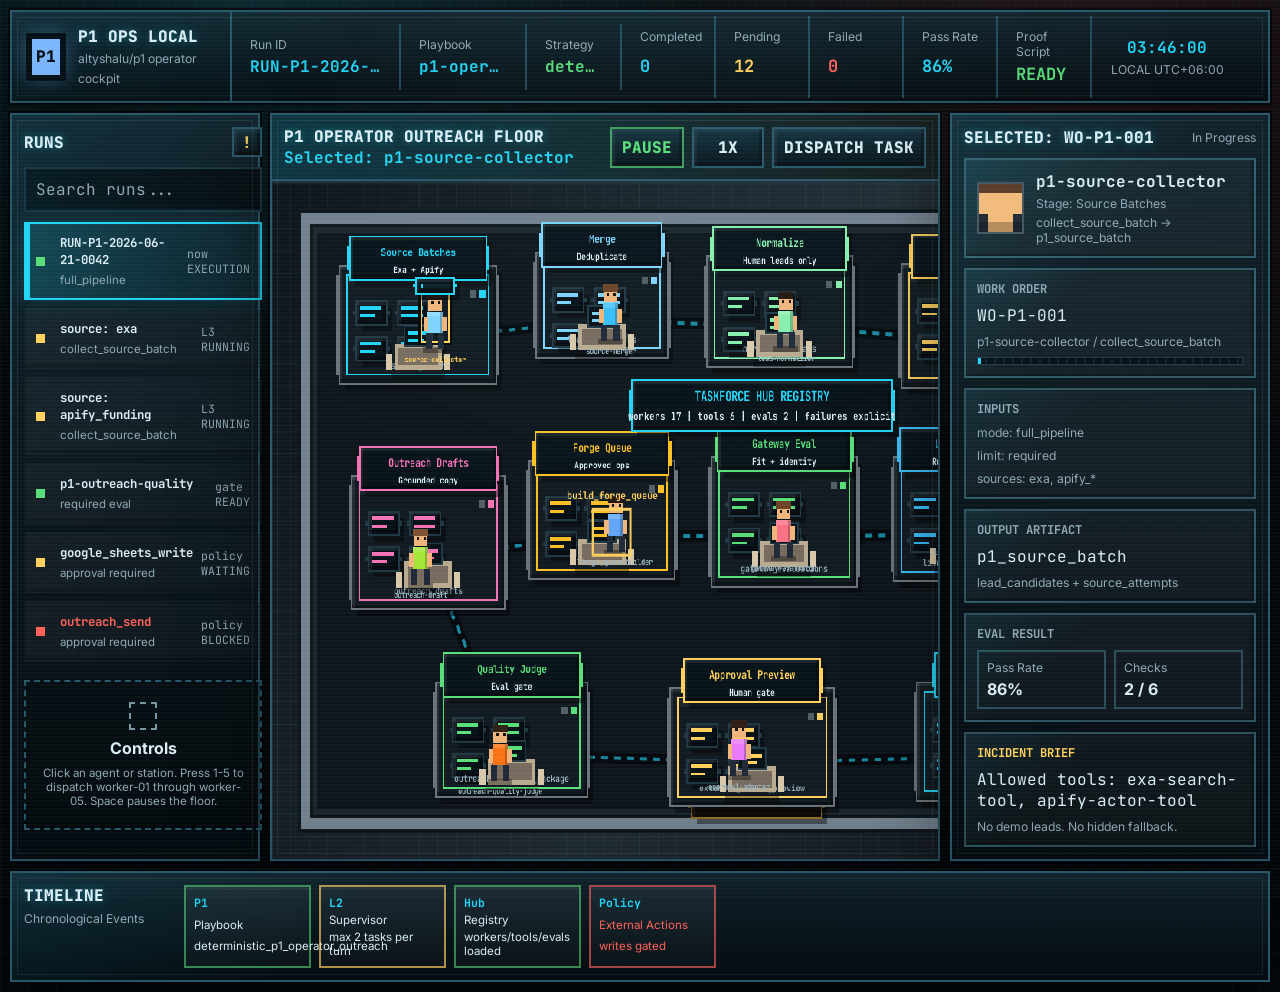
==== p1-ops-office-game.html @ 33024b0f "deploy P1 agent office demo" ====
<!doctype html>
<html lang="en">
  <head>
    <meta charset="utf-8" />
    <meta name="viewport" content="width=device-width, initial-scale=1" />
    <title>P1 Ops Local - 2D Office Game</title>
    <link rel="preconnect" href="https://fonts.googleapis.com" />
    <link rel="preconnect" href="https://fonts.gstatic.com" crossorigin />
    <link
      href="https://fonts.googleapis.com/css2?family=JetBrains+Mono:wght@500;700;800&family=Inter:wght@500;700;800&display=swap"
      rel="stylesheet"
    />
    <link rel="stylesheet" href="styles/p1-ops-office-game.css" />
  </head>
  <body>
    <main class="ops-shell">
      <header class="topbar" aria-label="Run status">
        <section class="brand">
          <div class="gear-mark" aria-hidden="true">P1</div>
          <div>
            <p>P1 Ops Local</p>
            <span>altyshalu/p1 operator cockpit</span>
          </div>
        </section>
        <section class="run-meta">
          <div><span>Run ID</span><strong>RUN-P1-2026-06-21-0042</strong></div>
          <div><span>Playbook</span><strong>p1-operator-outreach</strong></div>
          <div><span>Strategy</span><strong class="good">deterministic</strong></div>
        </section>
        <section class="metric-row" aria-label="Run metrics">
          <div><span>Completed</span><strong id="completedCount">24</strong></div>
          <div><span>Pending</span><strong id="pendingCount">9</strong></div>
          <div><span>Failed</span><strong id="failedCount">2</strong></div>
          <div><span>Pass Rate</span><strong id="passRate">78.6%</strong></div>
          <div><span>Proof Script</span><strong class="good">READY</strong></div>
        </section>
        <section class="clock">
          <strong id="opsClock">10:42:18</strong>
          <span>LOCAL UTC+06:00</span>
        </section>
      </header>

      <section class="workbench">
        <aside class="runs-panel" aria-label="Runs">
          <div class="panel-title">
            <strong>Runs</strong>
            <button id="newIncidentButton" type="button" title="Inject incident">!</button>
          </div>
          <input class="search" value="Search runs..." aria-label="Search runs" readonly />
          <div class="run-list" id="runList"></div>
          <div class="hint-card">
            <span class="target-box"></span>
            <strong>Controls</strong>
            <p>Click an agent or station. Press 1-5 to dispatch worker-01 through worker-05. Space pauses the floor.</p>
          </div>
        </aside>

        <section class="floor-wrap" aria-label="P1 operations floor game">
          <div class="game-toolbar">
            <div>
              <p>P1 Operator Outreach Floor</p>
              <strong id="selectedLabel">Selected: p1-source-collector</strong>
            </div>
            <div class="toolbar-actions">
              <button class="tool active" id="pauseButton" type="button">Pause</button>
              <button class="tool" id="speedButton" type="button">1x</button>
              <button class="tool warn" id="assignButton" type="button">Dispatch Task</button>
            </div>
          </div>
          <canvas id="opsCanvas" width="1280" height="720" aria-label="Animated office with working agents"></canvas>
        </section>

        <aside class="details-panel" aria-label="Selected work order">
          <div class="panel-title">
            <strong id="selectedTitle">Selected: WO-00124</strong>
            <span id="selectedState">In Progress</span>
          </div>
          <section class="agent-card">
            <div class="portrait" id="agentPortrait"></div>
            <div>
              <strong id="agentName">p1-source-collector</strong>
              <span id="agentDesk">Stage: Source Batches</span>
              <span id="agentTask">collect_source_batch</span>
            </div>
          </section>
          <section class="data-card">
            <h2>Work Order</h2>
            <p id="workOrderId">WO-00124</p>
            <span id="workOrderText">Outreach - Initial Contact</span>
            <div class="progress-track"><i id="workProgress"></i></div>
          </section>
          <section class="data-card files">
            <h2>Inputs</h2>
            <span>mode: full_pipeline</span>
            <span>limit: required</span>
            <span>sources: exa, apify_*</span>
          </section>
          <section class="data-card output">
            <h2>Output Artifact</h2>
            <p id="artifactName">draft_outreach_email.md</p>
            <span id="artifactSize">412 B generated</span>
          </section>
          <section class="data-card result">
            <h2>Eval Result</h2>
            <div class="result-grid">
              <div><span>Pass Rate</span><strong id="evalRate">66.7%</strong></div>
              <div><span>Checks</span><strong id="evalChecks">4 / 6</strong></div>
            </div>
          </section>
          <section class="data-card incident">
            <h2>Incident Brief</h2>
            <p id="incidentText">Missing credentials, tools, inputs, or permissions fail explicitly.</p>
            <span>No demo leads. No hidden fallback.</span>
          </section>
        </aside>
      </section>

      <footer class="timeline" aria-label="Chronological events">
        <div class="timeline-head">
          <strong>Timeline</strong>
          <span>Chronological Events</span>
        </div>
        <div class="event-row" id="eventRow"></div>
      </footer>
    </main>

    <script src="scripts/p1-ops-office-game.js"></script>
  </body>
</html>
---- styles/p1-ops-office-game.css ----
:root {
  color-scheme: dark;
  --bg: #05090c;
  --panel: #071219;
  --panel-2: #0b1a22;
  --panel-3: #10222b;
  --line: #28576a;
  --line-soft: rgba(117, 214, 239, 0.28);
  --text: #d9edf4;
  --muted: #8fa8b4;
  --cyan: #22d4f5;
  --green: #58de78;
  --amber: #ffd15c;
  --red: #ff615a;
  --violet: #a78bfa;
  --black: #020507;
  --shadow: 0 0 0 2px #020507, 0 18px 70px rgba(0, 0, 0, 0.52);
}

* {
  box-sizing: border-box;
}

body {
  margin: 0;
  min-height: 100vh;
  overflow-x: hidden;
  background:
    linear-gradient(rgba(34, 212, 245, 0.04) 1px, transparent 1px),
    linear-gradient(90deg, rgba(34, 212, 245, 0.04) 1px, transparent 1px),
    radial-gradient(circle at 20% 0%, rgba(34, 212, 245, 0.16), transparent 28rem),
    radial-gradient(circle at 86% 8%, rgba(255, 97, 90, 0.14), transparent 27rem),
    var(--bg);
  background-size: 28px 28px, 28px 28px, auto, auto, auto;
  color: var(--text);
  font-family: Inter, system-ui, sans-serif;
}

body::before {
  content: "";
  position: fixed;
  inset: 0;
  z-index: 10;
  pointer-events: none;
  background:
    linear-gradient(rgba(255, 255, 255, 0.035) 50%, rgba(0, 0, 0, 0.1) 50%),
    radial-gradient(circle at 50% 0%, rgba(120, 230, 255, 0.08), transparent 34rem);
  background-size: 100% 4px, auto;
  mix-blend-mode: screen;
  opacity: 0.55;
}

button,
input {
  font: inherit;
}

button {
  cursor: pointer;
}

.ops-shell {
  display: grid;
  grid-template-rows: auto minmax(0, 1fr) auto;
  gap: 10px;
  min-height: 100vh;
  padding: 10px;
}

.topbar,
.runs-panel,
.floor-wrap,
.details-panel,
.timeline {
  position: relative;
  border: 2px solid var(--line);
  border-radius: 0;
  background:
    linear-gradient(135deg, rgba(34, 212, 245, 0.08), transparent 28%),
    linear-gradient(180deg, rgba(16, 34, 43, 0.96), rgba(4, 12, 17, 0.96));
  box-shadow: var(--shadow);
  image-rendering: pixelated;
}

.topbar::after,
.floor-wrap::after,
.details-panel::after,
.runs-panel::after,
.timeline::after {
  content: "";
  position: absolute;
  inset: 5px;
  pointer-events: none;
  border: 1px solid rgba(217, 237, 244, 0.08);
}

.topbar {
  display: grid;
  grid-template-columns: 220px minmax(390px, 0.92fr) minmax(470px, 1fr) 150px;
  align-items: center;
  min-height: 82px;
  overflow: hidden;
}

.brand,
.run-meta,
.metric-row,
.clock {
  min-width: 0;
}

.brand {
  display: flex;
  gap: 12px;
  align-items: center;
  padding: 14px;
  border-right: 2px solid var(--line);
}

.gear-mark {
  display: grid;
  place-items: center;
  width: 48px;
  height: 48px;
  border: 0;
  background:
    linear-gradient(90deg, transparent 0 8px, #7bb7ff 8px 40px, transparent 40px),
    linear-gradient(transparent 0 8px, #7bb7ff 8px 40px, transparent 40px),
    #061017;
  color: #061017;
  font-family: "JetBrains Mono", monospace;
  font-weight: 800;
  box-shadow: inset 0 0 0 6px #061017, inset 0 0 0 10px #7bb7ff, 0 0 18px rgba(123, 183, 255, 0.32);
}

.brand p,
.game-toolbar p,
.timeline-head strong,
.panel-title strong {
  margin: 0;
  font-family: "JetBrains Mono", monospace;
  font-weight: 800;
  letter-spacing: 0;
  text-transform: uppercase;
  text-shadow: 0 0 10px rgba(34, 212, 245, 0.42);
}

.brand span,
.clock span,
.run-meta span,
.metric-row span,
.timeline-head span,
.details-panel span,
.data-card h2 {
  color: var(--muted);
  font-size: 0.76rem;
}

.run-meta,
.metric-row {
  display: grid;
  grid-template-columns: 1.45fr 1.08fr 0.82fr;
}

.metric-row {
  grid-template-columns: repeat(5, minmax(86px, 1fr));
}

.run-meta > div,
.metric-row > div,
.clock {
  display: grid;
  gap: 4px;
  padding: 13px 18px;
  border-right: 2px solid rgba(40, 87, 106, 0.78);
}

.metric-row strong,
.run-meta strong,
.clock strong {
  color: var(--cyan);
  font-family: "JetBrains Mono", monospace;
  overflow: hidden;
  text-overflow: ellipsis;
  white-space: nowrap;
}

.metric-row strong {
  font-size: 1.06rem;
}

.metric-row div:nth-child(2) strong,
.incident h2,
.warn {
  color: var(--amber);
}

.metric-row div:nth-child(3) strong,
.failed {
  color: var(--red);
}

.good {
  color: var(--green) !important;
}

.clock {
  border-right: 0;
  text-align: center;
}

.workbench {
  display: grid;
  grid-template-columns: 250px minmax(560px, 1fr) 320px;
  gap: 10px;
  min-height: 0;
}

.runs-panel,
.details-panel {
  display: grid;
  align-content: start;
  gap: 10px;
  padding: 12px;
}

.panel-title {
  display: flex;
  align-items: center;
  justify-content: space-between;
  gap: 10px;
}

.panel-title button,
.tool {
  border: 2px solid var(--line);
  border-radius: 0;
  background:
    linear-gradient(180deg, #12303b, #071219);
  color: var(--text);
  box-shadow: inset -3px -3px 0 rgba(0, 0, 0, 0.34), inset 3px 3px 0 rgba(255, 255, 255, 0.055);
  font-family: "JetBrains Mono", monospace;
  font-weight: 800;
  text-transform: uppercase;
}

.panel-title button:hover,
.tool:hover {
  border-color: var(--cyan);
  color: white;
}

.panel-title button {
  width: 30px;
  height: 30px;
  color: var(--amber);
  font-weight: 800;
}

.search {
  width: 100%;
  padding: 10px;
  border: 2px solid #183744;
  border-radius: 0;
  background:
    linear-gradient(90deg, rgba(34, 212, 245, 0.08), transparent),
    #050d12;
  color: var(--muted);
  font-family: "JetBrains Mono", monospace;
}

.run-list {
  display: grid;
  gap: 8px;
}

.run-item {
  display: grid;
  grid-template-columns: 16px 1fr auto;
  gap: 8px;
  align-items: center;
  padding: 10px;
  border: 2px solid transparent;
  border-radius: 0;
  background: linear-gradient(90deg, rgba(255, 255, 255, 0.045), rgba(255, 255, 255, 0.015));
  box-shadow: inset -3px -3px 0 rgba(0, 0, 0, 0.24);
}

.run-item.active {
  border-color: var(--cyan);
  background:
    linear-gradient(90deg, rgba(34, 212, 245, 0.2), rgba(34, 212, 245, 0.04));
  box-shadow: inset 4px 0 0 var(--cyan), 0 0 18px rgba(34, 212, 245, 0.18);
}

.run-dot {
  width: 9px;
  height: 9px;
  border-radius: 0;
  background: var(--green);
}

.run-item.failed .run-dot {
  background: var(--red);
}

.run-item.pending .run-dot {
  background: var(--amber);
}

.run-item strong,
.run-item span,
.hint-card p,
.data-card p {
  margin: 0;
}

.run-item strong,
.run-item em,
.data-card p,
.agent-card strong {
  font-family: "JetBrains Mono", monospace;
  font-style: normal;
}

.run-item strong {
  display: block;
  font-size: 0.77rem;
}

.run-item span,
.run-item em,
.hint-card p {
  color: var(--muted);
  font-size: 0.72rem;
}

.hint-card {
  display: grid;
  justify-items: center;
  gap: 8px;
  margin-top: 8px;
  padding: 20px 12px;
  border: 2px dashed var(--line);
  border-radius: 0;
  background: rgba(2, 5, 7, 0.22);
  text-align: center;
}

.target-box {
  width: 28px;
  height: 28px;
  border: 2px dashed #7795a3;
  border-radius: 0;
}

.floor-wrap {
  position: relative;
  display: grid;
  grid-template-rows: auto minmax(0, 1fr);
  min-width: 0;
  overflow: auto;
}

.game-toolbar {
  display: flex;
  align-items: center;
  justify-content: space-between;
  gap: 12px;
  padding: 11px 12px;
  border-bottom: 2px solid var(--line);
  background:
    linear-gradient(90deg, rgba(34, 212, 245, 0.18), rgba(255, 209, 92, 0.06)),
    #061017;
}

.game-toolbar strong {
  color: var(--cyan);
  font-family: "JetBrains Mono", monospace;
}

.toolbar-actions {
  display: flex;
  gap: 8px;
}

.tool {
  min-width: 72px;
  padding: 8px 10px;
}

.tool.active {
  color: var(--green);
  border-color: rgba(88, 222, 120, 0.65);
}

#opsCanvas {
  display: block;
  width: max(100%, 980px);
  height: 100%;
  min-height: 580px;
  border-top: 2px solid rgba(217, 237, 244, 0.08);
  background: #111920;
  image-rendering: pixelated;
}

.agent-card,
.data-card {
  border: 2px solid var(--line-soft);
  border-radius: 0;
  background:
    linear-gradient(135deg, rgba(34, 212, 245, 0.08), transparent 34%),
    rgba(255, 255, 255, 0.035);
  box-shadow: inset -3px -3px 0 rgba(0, 0, 0, 0.24);
}

.agent-card {
  display: flex;
  gap: 12px;
  align-items: center;
  padding: 11px;
}

.portrait {
  width: 52px;
  height: 52px;
  border: 2px solid #445760;
  border-radius: 0;
  background:
    linear-gradient(#593b26 0 18%, transparent 18%),
    linear-gradient(90deg, transparent 0 20%, #f1ba7a 20% 80%, transparent 80%),
    linear-gradient(#f1ba7a 0 62%, #202935 62%);
  box-shadow: inset 0 -10px 0 rgba(0, 0, 0, 0.25);
}

.agent-card div:last-child {
  display: grid;
  gap: 4px;
}

.data-card {
  display: grid;
  gap: 8px;
  padding: 11px;
}

.data-card h2 {
  margin: 0;
  font-family: "JetBrains Mono", monospace;
  text-transform: uppercase;
}

.progress-track {
  height: 8px;
  overflow: hidden;
  border: 1px solid #1d3b47;
  border-radius: 0;
  background:
    repeating-linear-gradient(90deg, #071016 0 7px, #0e222c 7px 9px);
}

.progress-track i {
  display: block;
  width: 42%;
  height: 100%;
  border-radius: 0;
  background:
    repeating-linear-gradient(90deg, var(--cyan) 0 8px, var(--green) 8px 14px);
}

.files span,
.output span,
.incident span {
  display: block;
}

.result-grid {
  display: grid;
  grid-template-columns: 1fr 1fr;
  gap: 8px;
}

.result-grid div {
  display: grid;
  gap: 4px;
  padding: 8px;
  border: 2px solid var(--line-soft);
  border-radius: 0;
}

.timeline {
  display: grid;
  grid-template-columns: 150px minmax(0, 1fr);
  gap: 10px;
  min-height: 105px;
  padding: 12px;
}

.timeline-head {
  display: grid;
  align-content: start;
  gap: 5px;
}

.event-row {
  display: grid;
  grid-template-columns: repeat(8, minmax(118px, 1fr));
  gap: 8px;
  min-width: 0;
}

.event-card {
  display: grid;
  gap: 3px;
  padding: 8px;
  border: 2px solid var(--line);
  border-radius: 0;
  background:
    linear-gradient(180deg, rgba(255, 255, 255, 0.055), rgba(255, 255, 255, 0.018));
  font-size: 0.72rem;
  box-shadow: inset 0 3px 0 rgba(255, 255, 255, 0.035);
}

.event-card strong {
  color: var(--cyan);
  font-family: "JetBrains Mono", monospace;
}

.event-card.complete {
  border-color: rgba(88, 222, 120, 0.55);
}

.event-card.pending {
  border-color: rgba(255, 209, 92, 0.65);
}

.event-card.failed {
  border-color: rgba(255, 97, 90, 0.6);
}

@media (max-width: 1180px) {
  .topbar {
    grid-template-columns: 1fr;
  }

  .brand,
  .run-meta > div,
  .metric-row > div {
    border-right: 0;
    border-bottom: 1px solid var(--line);
  }

  .metric-row {
    grid-template-columns: repeat(5, minmax(0, 1fr));
  }

  .workbench {
    grid-template-columns: 1fr;
  }

  .runs-panel,
  .details-panel {
    display: none;
  }

  #opsCanvas {
    min-height: 64vh;
  }

  .timeline {
    grid-template-columns: 1fr;
  }

  .event-row {
    grid-template-columns: repeat(4, minmax(120px, 1fr));
  }
}

@media (max-width: 700px) {
  .ops-shell {
    padding: 6px;
  }

  .run-meta,
  .metric-row {
    grid-template-columns: 1fr 1fr;
  }

  .game-toolbar {
    align-items: stretch;
    flex-direction: column;
  }

  .toolbar-actions {
    display: grid;
    grid-template-columns: repeat(3, 1fr);
  }

  .event-row {
    grid-template-columns: 1fr 1fr;
  }
}
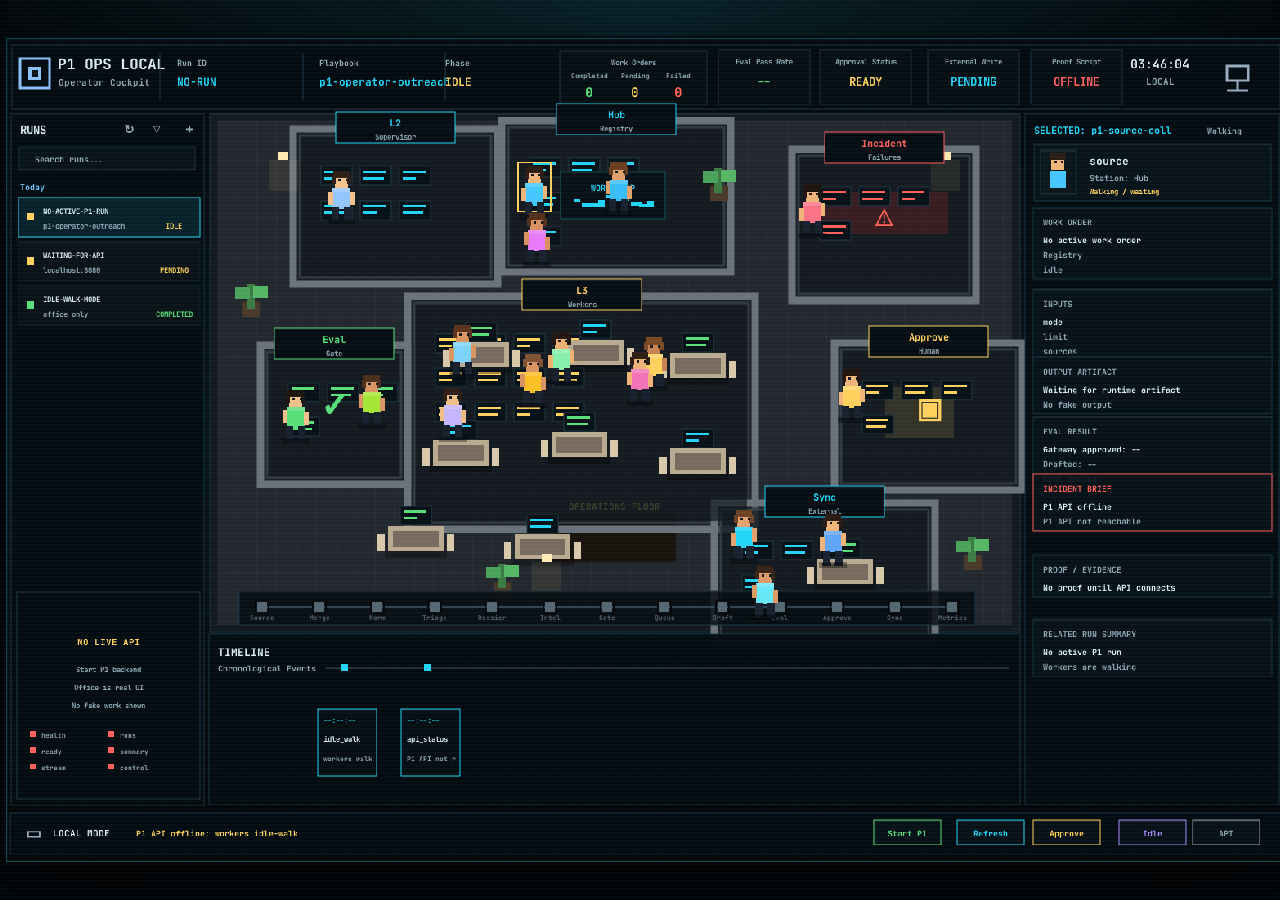
==== commit 94229db4: "feat: add live P1 office cockpit and readiness guards" ====
--- a/p1-ops-office-game.html
+++ b/p1-ops-office-game.html
@@ -3,125 +3,27 @@
   <head>
     <meta charset="utf-8" />
     <meta name="viewport" content="width=device-width, initial-scale=1" />
-    <title>P1 Ops Local - 2D Office Game</title>
+    <title>P1 Ops Local - Live Agent Cockpit</title>
     <link rel="preconnect" href="https://fonts.googleapis.com" />
     <link rel="preconnect" href="https://fonts.gstatic.com" crossorigin />
     <link
-      href="https://fonts.googleapis.com/css2?family=JetBrains+Mono:wght@500;700;800&family=Inter:wght@500;700;800&display=swap"
+      href="https://fonts.googleapis.com/css2?family=JetBrains+Mono:wght@500;700;800&display=swap"
       rel="stylesheet"
     />
     <link rel="stylesheet" href="styles/p1-ops-office-game.css" />
   </head>
   <body>
-    <main class="ops-shell">
-      <header class="topbar" aria-label="Run status">
-        <section class="brand">
-          <div class="gear-mark" aria-hidden="true">P1</div>
-          <div>
-            <p>P1 Ops Local</p>
-            <span>altyshalu/p1 operator cockpit</span>
-          </div>
-        </section>
-        <section class="run-meta">
-          <div><span>Run ID</span><strong>RUN-P1-2026-06-21-0042</strong></div>
-          <div><span>Playbook</span><strong>p1-operator-outreach</strong></div>
-          <div><span>Strategy</span><strong class="good">deterministic</strong></div>
-        </section>
-        <section class="metric-row" aria-label="Run metrics">
-          <div><span>Completed</span><strong id="completedCount">24</strong></div>
-          <div><span>Pending</span><strong id="pendingCount">9</strong></div>
-          <div><span>Failed</span><strong id="failedCount">2</strong></div>
-          <div><span>Pass Rate</span><strong id="passRate">78.6%</strong></div>
-          <div><span>Proof Script</span><strong class="good">READY</strong></div>
-        </section>
-        <section class="clock">
-          <strong id="opsClock">10:42:18</strong>
-          <span>LOCAL UTC+06:00</span>
-        </section>
-      </header>
-
-      <section class="workbench">
-        <aside class="runs-panel" aria-label="Runs">
-          <div class="panel-title">
-            <strong>Runs</strong>
-            <button id="newIncidentButton" type="button" title="Inject incident">!</button>
-          </div>
-          <input class="search" value="Search runs..." aria-label="Search runs" readonly />
-          <div class="run-list" id="runList"></div>
-          <div class="hint-card">
-            <span class="target-box"></span>
-            <strong>Controls</strong>
-            <p>Click an agent or station. Press 1-5 to dispatch worker-01 through worker-05. Space pauses the floor.</p>
-          </div>
-        </aside>
-
-        <section class="floor-wrap" aria-label="P1 operations floor game">
-          <div class="game-toolbar">
-            <div>
-              <p>P1 Operator Outreach Floor</p>
-              <strong id="selectedLabel">Selected: p1-source-collector</strong>
-            </div>
-            <div class="toolbar-actions">
-              <button class="tool active" id="pauseButton" type="button">Pause</button>
-              <button class="tool" id="speedButton" type="button">1x</button>
-              <button class="tool warn" id="assignButton" type="button">Dispatch Task</button>
-            </div>
-          </div>
-          <canvas id="opsCanvas" width="1280" height="720" aria-label="Animated office with working agents"></canvas>
-        </section>
-
-        <aside class="details-panel" aria-label="Selected work order">
-          <div class="panel-title">
-            <strong id="selectedTitle">Selected: WO-00124</strong>
-            <span id="selectedState">In Progress</span>
-          </div>
-          <section class="agent-card">
-            <div class="portrait" id="agentPortrait"></div>
-            <div>
-              <strong id="agentName">p1-source-collector</strong>
-              <span id="agentDesk">Stage: Source Batches</span>
-              <span id="agentTask">collect_source_batch</span>
-            </div>
-          </section>
-          <section class="data-card">
-            <h2>Work Order</h2>
-            <p id="workOrderId">WO-00124</p>
-            <span id="workOrderText">Outreach - Initial Contact</span>
-            <div class="progress-track"><i id="workProgress"></i></div>
-          </section>
-          <section class="data-card files">
-            <h2>Inputs</h2>
-            <span>mode: full_pipeline</span>
-            <span>limit: required</span>
-            <span>sources: exa, apify_*</span>
-          </section>
-          <section class="data-card output">
-            <h2>Output Artifact</h2>
-            <p id="artifactName">draft_outreach_email.md</p>
-            <span id="artifactSize">412 B generated</span>
-          </section>
-          <section class="data-card result">
-            <h2>Eval Result</h2>
-            <div class="result-grid">
-              <div><span>Pass Rate</span><strong id="evalRate">66.7%</strong></div>
-              <div><span>Checks</span><strong id="evalChecks">4 / 6</strong></div>
-            </div>
-          </section>
-          <section class="data-card incident">
-            <h2>Incident Brief</h2>
-            <p id="incidentText">Missing credentials, tools, inputs, or permissions fail explicitly.</p>
-            <span>No demo leads. No hidden fallback.</span>
-          </section>
-        </aside>
-      </section>
-
-      <footer class="timeline" aria-label="Chronological events">
-        <div class="timeline-head">
-          <strong>Timeline</strong>
-          <span>Chronological Events</span>
-        </div>
-        <div class="event-row" id="eventRow"></div>
-      </footer>
+    <main class="cockpit-shell">
+      <canvas
+        id="opsCanvas"
+        width="1563"
+        height="1006"
+        aria-label="P1 live operator cockpit with detailed office agents"
+      ></canvas>
+      <div class="connection-strip" aria-label="P1 API connection">
+        <span id="connectionStatus">Connecting to P1 API...</span>
+        <button id="toggleIdle" type="button">Idle Walk</button>
+      </div>
     </main>
 
     <script src="scripts/p1-ops-office-game.js"></script>
--- a/styles/p1-ops-office-game.css
+++ b/styles/p1-ops-office-game.css
@@ -1,20 +1,11 @@
 :root {
   color-scheme: dark;
-  --bg: #05090c;
-  --panel: #071219;
-  --panel-2: #0b1a22;
-  --panel-3: #10222b;
-  --line: #28576a;
-  --line-soft: rgba(117, 214, 239, 0.28);
-  --text: #d9edf4;
-  --muted: #8fa8b4;
+  --bg: #020609;
   --cyan: #22d4f5;
   --green: #58de78;
   --amber: #ffd15c;
   --red: #ff615a;
-  --violet: #a78bfa;
-  --black: #020507;
-  --shadow: 0 0 0 2px #020507, 0 18px 70px rgba(0, 0, 0, 0.52);
+  --text: #d9edf4;
 }
 
 * {
@@ -24,579 +15,88 @@
 body {
   margin: 0;
   min-height: 100vh;
-  overflow-x: hidden;
+  overflow: hidden;
   background:
-    linear-gradient(rgba(34, 212, 245, 0.04) 1px, transparent 1px),
-    linear-gradient(90deg, rgba(34, 212, 245, 0.04) 1px, transparent 1px),
-    radial-gradient(circle at 20% 0%, rgba(34, 212, 245, 0.16), transparent 28rem),
-    radial-gradient(circle at 86% 8%, rgba(255, 97, 90, 0.14), transparent 27rem),
-    var(--bg);
-  background-size: 28px 28px, 28px 28px, auto, auto, auto;
+    radial-gradient(circle at 50% 0%, rgba(34, 212, 245, 0.14), transparent 42rem),
+    #020609;
   color: var(--text);
-  font-family: Inter, system-ui, sans-serif;
+  font-family: "JetBrains Mono", ui-monospace, SFMono-Regular, Menlo, Consolas, monospace;
 }
 
-body::before {
+body::after {
   content: "";
   position: fixed;
   inset: 0;
-  z-index: 10;
+  z-index: 5;
   pointer-events: none;
   background:
-    linear-gradient(rgba(255, 255, 255, 0.035) 50%, rgba(0, 0, 0, 0.1) 50%),
-    radial-gradient(circle at 50% 0%, rgba(120, 230, 255, 0.08), transparent 34rem);
+    linear-gradient(rgba(255, 255, 255, 0.035) 50%, rgba(0, 0, 0, 0.12) 50%),
+    radial-gradient(circle at 50% 50%, transparent 55%, rgba(0, 0, 0, 0.24));
   background-size: 100% 4px, auto;
   mix-blend-mode: screen;
-  opacity: 0.55;
-}
-
-button,
-input {
-  font: inherit;
+  opacity: 0.48;
 }
 
 button {
+  font: inherit;
   cursor: pointer;
 }
 
-.ops-shell {
-  display: grid;
-  grid-template-rows: auto minmax(0, 1fr) auto;
-  gap: 10px;
-  min-height: 100vh;
-  padding: 10px;
-}
-
-.topbar,
-.runs-panel,
-.floor-wrap,
-.details-panel,
-.timeline {
+.cockpit-shell {
   position: relative;
-  border: 2px solid var(--line);
-  border-radius: 0;
-  background:
-    linear-gradient(135deg, rgba(34, 212, 245, 0.08), transparent 28%),
-    linear-gradient(180deg, rgba(16, 34, 43, 0.96), rgba(4, 12, 17, 0.96));
-  box-shadow: var(--shadow);
-  image-rendering: pixelated;
-}
-
-.topbar::after,
-.floor-wrap::after,
-.details-panel::after,
-.runs-panel::after,
-.timeline::after {
-  content: "";
-  position: absolute;
-  inset: 5px;
-  pointer-events: none;
-  border: 1px solid rgba(217, 237, 244, 0.08);
-}
-
-.topbar {
-  display: grid;
-  grid-template-columns: 220px minmax(390px, 0.92fr) minmax(470px, 1fr) 150px;
-  align-items: center;
-  min-height: 82px;
-  overflow: hidden;
-}
-
-.brand,
-.run-meta,
-.metric-row,
-.clock {
-  min-width: 0;
-}
-
-.brand {
-  display: flex;
-  gap: 12px;
-  align-items: center;
-  padding: 14px;
-  border-right: 2px solid var(--line);
-}
-
-.gear-mark {
   display: grid;
   place-items: center;
-  width: 48px;
-  height: 48px;
-  border: 0;
-  background:
-    linear-gradient(90deg, transparent 0 8px, #7bb7ff 8px 40px, transparent 40px),
-    linear-gradient(transparent 0 8px, #7bb7ff 8px 40px, transparent 40px),
-    #061017;
-  color: #061017;
-  font-family: "JetBrains Mono", monospace;
-  font-weight: 800;
-  box-shadow: inset 0 0 0 6px #061017, inset 0 0 0 10px #7bb7ff, 0 0 18px rgba(123, 183, 255, 0.32);
-}
-
-.brand p,
-.game-toolbar p,
-.timeline-head strong,
-.panel-title strong {
-  margin: 0;
-  font-family: "JetBrains Mono", monospace;
-  font-weight: 800;
-  letter-spacing: 0;
-  text-transform: uppercase;
-  text-shadow: 0 0 10px rgba(34, 212, 245, 0.42);
-}
-
-.brand span,
-.clock span,
-.run-meta span,
-.metric-row span,
-.timeline-head span,
-.details-panel span,
-.data-card h2 {
-  color: var(--muted);
-  font-size: 0.76rem;
-}
-
-.run-meta,
-.metric-row {
-  display: grid;
-  grid-template-columns: 1.45fr 1.08fr 0.82fr;
-}
-
-.metric-row {
-  grid-template-columns: repeat(5, minmax(86px, 1fr));
-}
-
-.run-meta > div,
-.metric-row > div,
-.clock {
-  display: grid;
-  gap: 4px;
-  padding: 13px 18px;
-  border-right: 2px solid rgba(40, 87, 106, 0.78);
-}
-
-.metric-row strong,
-.run-meta strong,
-.clock strong {
-  color: var(--cyan);
-  font-family: "JetBrains Mono", monospace;
-  overflow: hidden;
-  text-overflow: ellipsis;
-  white-space: nowrap;
-}
-
-.metric-row strong {
-  font-size: 1.06rem;
-}
-
-.metric-row div:nth-child(2) strong,
-.incident h2,
-.warn {
-  color: var(--amber);
-}
-
-.metric-row div:nth-child(3) strong,
-.failed {
-  color: var(--red);
-}
-
-.good {
-  color: var(--green) !important;
-}
-
-.clock {
-  border-right: 0;
-  text-align: center;
-}
-
-.workbench {
-  display: grid;
-  grid-template-columns: 250px minmax(560px, 1fr) 320px;
-  gap: 10px;
-  min-height: 0;
-}
-
-.runs-panel,
-.details-panel {
-  display: grid;
-  align-content: start;
-  gap: 10px;
-  padding: 12px;
-}
-
-.panel-title {
-  display: flex;
-  align-items: center;
-  justify-content: space-between;
-  gap: 10px;
-}
-
-.panel-title button,
-.tool {
-  border: 2px solid var(--line);
-  border-radius: 0;
-  background:
-    linear-gradient(180deg, #12303b, #071219);
-  color: var(--text);
-  box-shadow: inset -3px -3px 0 rgba(0, 0, 0, 0.34), inset 3px 3px 0 rgba(255, 255, 255, 0.055);
-  font-family: "JetBrains Mono", monospace;
-  font-weight: 800;
-  text-transform: uppercase;
-}
-
-.panel-title button:hover,
-.tool:hover {
-  border-color: var(--cyan);
-  color: white;
-}
-
-.panel-title button {
-  width: 30px;
-  height: 30px;
-  color: var(--amber);
-  font-weight: 800;
-}
-
-.search {
-  width: 100%;
-  padding: 10px;
-  border: 2px solid #183744;
-  border-radius: 0;
-  background:
-    linear-gradient(90deg, rgba(34, 212, 245, 0.08), transparent),
-    #050d12;
-  color: var(--muted);
-  font-family: "JetBrains Mono", monospace;
-}
-
-.run-list {
-  display: grid;
-  gap: 8px;
-}
-
-.run-item {
-  display: grid;
-  grid-template-columns: 16px 1fr auto;
-  gap: 8px;
-  align-items: center;
-  padding: 10px;
-  border: 2px solid transparent;
-  border-radius: 0;
-  background: linear-gradient(90deg, rgba(255, 255, 255, 0.045), rgba(255, 255, 255, 0.015));
-  box-shadow: inset -3px -3px 0 rgba(0, 0, 0, 0.24);
-}
-
-.run-item.active {
-  border-color: var(--cyan);
-  background:
-    linear-gradient(90deg, rgba(34, 212, 245, 0.2), rgba(34, 212, 245, 0.04));
-  box-shadow: inset 4px 0 0 var(--cyan), 0 0 18px rgba(34, 212, 245, 0.18);
-}
-
-.run-dot {
-  width: 9px;
-  height: 9px;
-  border-radius: 0;
-  background: var(--green);
-}
-
-.run-item.failed .run-dot {
-  background: var(--red);
-}
-
-.run-item.pending .run-dot {
-  background: var(--amber);
-}
-
-.run-item strong,
-.run-item span,
-.hint-card p,
-.data-card p {
-  margin: 0;
-}
-
-.run-item strong,
-.run-item em,
-.data-card p,
-.agent-card strong {
-  font-family: "JetBrains Mono", monospace;
-  font-style: normal;
-}
-
-.run-item strong {
-  display: block;
-  font-size: 0.77rem;
-}
-
-.run-item span,
-.run-item em,
-.hint-card p {
-  color: var(--muted);
-  font-size: 0.72rem;
-}
-
-.hint-card {
-  display: grid;
-  justify-items: center;
-  gap: 8px;
-  margin-top: 8px;
-  padding: 20px 12px;
-  border: 2px dashed var(--line);
-  border-radius: 0;
-  background: rgba(2, 5, 7, 0.22);
-  text-align: center;
-}
-
-.target-box {
-  width: 28px;
-  height: 28px;
-  border: 2px dashed #7795a3;
-  border-radius: 0;
-}
-
-.floor-wrap {
-  position: relative;
-  display: grid;
-  grid-template-rows: auto minmax(0, 1fr);
-  min-width: 0;
-  overflow: auto;
-}
-
-.game-toolbar {
-  display: flex;
-  align-items: center;
-  justify-content: space-between;
-  gap: 12px;
-  padding: 11px 12px;
-  border-bottom: 2px solid var(--line);
-  background:
-    linear-gradient(90deg, rgba(34, 212, 245, 0.18), rgba(255, 209, 92, 0.06)),
-    #061017;
-}
-
-.game-toolbar strong {
-  color: var(--cyan);
-  font-family: "JetBrains Mono", monospace;
-}
-
-.toolbar-actions {
-  display: flex;
-  gap: 8px;
-}
-
-.tool {
-  min-width: 72px;
-  padding: 8px 10px;
-}
-
-.tool.active {
-  color: var(--green);
-  border-color: rgba(88, 222, 120, 0.65);
+  width: 100vw;
+  height: 100vh;
+  padding: 6px;
 }
 
 #opsCanvas {
   display: block;
-  width: max(100%, 980px);
-  height: 100%;
-  min-height: 580px;
-  border-top: 2px solid rgba(217, 237, 244, 0.08);
-  background: #111920;
+  width: min(100vw, calc(100vh * 1.553));
+  height: min(100vh, calc(100vw / 1.553));
+  border: 1px solid rgba(34, 212, 245, 0.28);
+  background: #061017;
+  box-shadow: 0 0 0 2px #020609, 0 24px 90px rgba(0, 0, 0, 0.68);
   image-rendering: pixelated;
 }
 
-.agent-card,
-.data-card {
-  border: 2px solid var(--line-soft);
-  border-radius: 0;
-  background:
-    linear-gradient(135deg, rgba(34, 212, 245, 0.08), transparent 34%),
-    rgba(255, 255, 255, 0.035);
-  box-shadow: inset -3px -3px 0 rgba(0, 0, 0, 0.24);
+.connection-strip {
+  display: none;
+  position: fixed;
+  right: 18px;
+  bottom: 16px;
+  z-index: 6;
+  align-items: center;
+  gap: 10px;
+  padding: 8px 10px;
+  border: 1px solid rgba(34, 212, 245, 0.35);
+  background: rgba(2, 8, 12, 0.88);
+  color: #9fb6c0;
+  font-size: 11px;
+  box-shadow: inset 0 0 0 1px rgba(255, 255, 255, 0.04), 0 12px 36px rgba(0, 0, 0, 0.4);
 }
 
-.agent-card {
-  display: flex;
-  gap: 12px;
-  align-items: center;
-  padding: 11px;
+.connection-strip button {
+  border: 1px solid rgba(255, 209, 92, 0.55);
+  background: #0b1a22;
+  color: var(--amber);
+  padding: 5px 8px;
 }
 
-.portrait {
-  width: 52px;
-  height: 52px;
-  border: 2px solid #445760;
-  border-radius: 0;
-  background:
-    linear-gradient(#593b26 0 18%, transparent 18%),
-    linear-gradient(90deg, transparent 0 20%, #f1ba7a 20% 80%, transparent 80%),
-    linear-gradient(#f1ba7a 0 62%, #202935 62%);
-  box-shadow: inset 0 -10px 0 rgba(0, 0, 0, 0.25);
-}
-
-.agent-card div:last-child {
-  display: grid;
-  gap: 4px;
-}
-
-.data-card {
-  display: grid;
-  gap: 8px;
-  padding: 11px;
-}
-
-.data-card h2 {
-  margin: 0;
-  font-family: "JetBrains Mono", monospace;
-  text-transform: uppercase;
-}
-
-.progress-track {
-  height: 8px;
-  overflow: hidden;
-  border: 1px solid #1d3b47;
-  border-radius: 0;
-  background:
-    repeating-linear-gradient(90deg, #071016 0 7px, #0e222c 7px 9px);
-}
-
-.progress-track i {
-  display: block;
-  width: 42%;
-  height: 100%;
-  border-radius: 0;
-  background:
-    repeating-linear-gradient(90deg, var(--cyan) 0 8px, var(--green) 8px 14px);
-}
-
-.files span,
-.output span,
-.incident span {
-  display: block;
-}
-
-.result-grid {
-  display: grid;
-  grid-template-columns: 1fr 1fr;
-  gap: 8px;
-}
-
-.result-grid div {
-  display: grid;
-  gap: 4px;
-  padding: 8px;
-  border: 2px solid var(--line-soft);
-  border-radius: 0;
-}
-
-.timeline {
-  display: grid;
-  grid-template-columns: 150px minmax(0, 1fr);
-  gap: 10px;
-  min-height: 105px;
-  padding: 12px;
-}
-
-.timeline-head {
-  display: grid;
-  align-content: start;
-  gap: 5px;
-}
-
-.event-row {
-  display: grid;
-  grid-template-columns: repeat(8, minmax(118px, 1fr));
-  gap: 8px;
-  min-width: 0;
-}
-
-.event-card {
-  display: grid;
-  gap: 3px;
-  padding: 8px;
-  border: 2px solid var(--line);
-  border-radius: 0;
-  background:
-    linear-gradient(180deg, rgba(255, 255, 255, 0.055), rgba(255, 255, 255, 0.018));
-  font-size: 0.72rem;
-  box-shadow: inset 0 3px 0 rgba(255, 255, 255, 0.035);
-}
-
-.event-card strong {
-  color: var(--cyan);
-  font-family: "JetBrains Mono", monospace;
-}
-
-.event-card.complete {
-  border-color: rgba(88, 222, 120, 0.55);
-}
-
-.event-card.pending {
-  border-color: rgba(255, 209, 92, 0.65);
-}
-
-.event-card.failed {
-  border-color: rgba(255, 97, 90, 0.6);
-}
-
-@media (max-width: 1180px) {
-  .topbar {
-    grid-template-columns: 1fr;
+@media (max-width: 760px) {
+  body {
+    overflow: auto;
   }
 
-  .brand,
-  .run-meta > div,
-  .metric-row > div {
-    border-right: 0;
-    border-bottom: 1px solid var(--line);
-  }
-
-  .metric-row {
-    grid-template-columns: repeat(5, minmax(0, 1fr));
-  }
-
-  .workbench {
-    grid-template-columns: 1fr;
-  }
-
-  .runs-panel,
-  .details-panel {
-    display: none;
+  .cockpit-shell {
+    width: max-content;
+    min-width: 100vw;
+    place-items: start;
   }
 
   #opsCanvas {
-    min-height: 64vh;
-  }
-
-  .timeline {
-    grid-template-columns: 1fr;
-  }
-
-  .event-row {
-    grid-template-columns: repeat(4, minmax(120px, 1fr));
+    width: 1180px;
+    height: auto;
   }
 }
-
-@media (max-width: 700px) {
-  .ops-shell {
-    padding: 6px;
-  }
-
-  .run-meta,
-  .metric-row {
-    grid-template-columns: 1fr 1fr;
-  }
-
-  .game-toolbar {
-    align-items: stretch;
-    flex-direction: column;
-  }
-
-  .toolbar-actions {
-    display: grid;
-    grid-template-columns: repeat(3, 1fr);
-  }
-
-  .event-row {
-    grid-template-columns: 1fr 1fr;
-  }
-}
